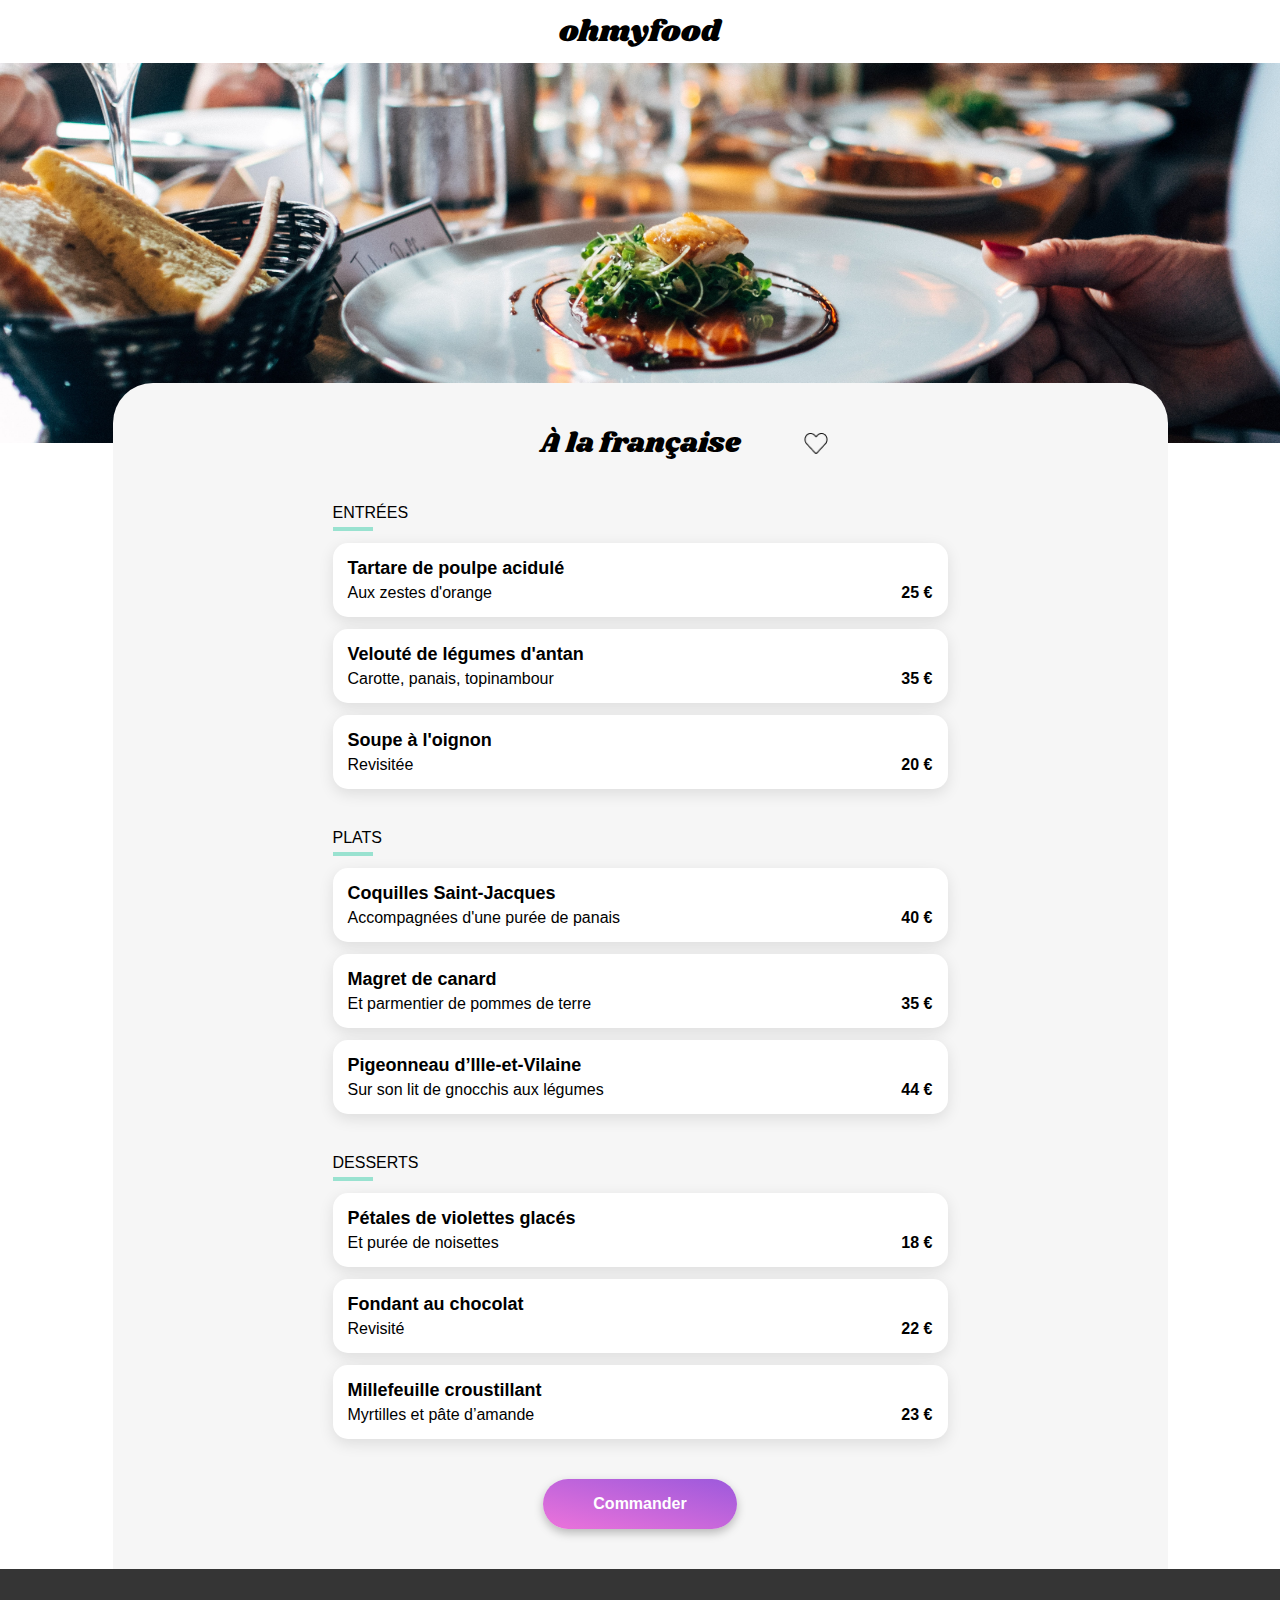
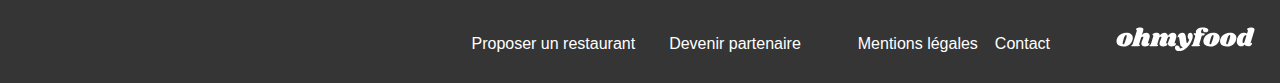
==== pages/a-la-francaise.html @ 4ace4446 "feat: added pages and responsive pages" ====
<!doctype html>
<html lang="fr">
<head>
    <meta charset="UTF-8">
    <meta name="viewport" content="width=device-width, initial-scale=1">
    <title>À la française</title>
    <link rel="stylesheet" href="../css/menu.css">
    <link rel="stylesheet" href="https://cdnjs.cloudflare.com/ajax/libs/font-awesome/6.2.1/css/all.min.css"
          integrity="sha512-MV7K8+y+gLIBoVD59lQIYicR65iaqukzvf/nwasF0nqhPay5w/9lJmVM2hMDcnK1OnMGCdVK+iQrJ7lzPJQd1w=="
          crossorigin="anonymous" referrerpolicy="no-referrer" />
    <link rel="preconnect" href="https://fonts.googleapis.com">
    <link rel="preconnect" href="https://fonts.gstatic.com" crossorigin>
    <link href="https://fonts.googleapis.com/css2?family=Shrikhand&display=swap" rel="stylesheet">
</head>
<body>
<div class="ctn">
    <header>
        <a href="/"><i class="fa-solid fa-arrow-left"></i></a>
        <h1>ohmyfood</h1>
    </header>

    <main>
        <div class="m-hero-ctn">
            <img src="../assets/restaurants/palettedugout.jpg" alt="palette du gout" class="m-hero-img" />
        </div>

        <section class="m-menu">
            <div class="m-menu-title">
                <h2>À la française</h2>
                <img src="/assets/heart.png" alt="unfilled heart" class="unliked2"/>
                <img src="/assets/liked.png" alt="filled heart" class="liked2"/>
            </div>

            <div class="m-menu-list">
                <div class="m-menu-list-title">
                    <h3>ENTRÉES</h3>
                    <div class="m-under-title"></div>
                </div>

                <div class="m-menu-card-list">
                    <article class="m-menu-card">
                        <div class="m-menu-card-info">
                            <h4>Tartare de poulpe acidulé</h4>
                            <p>Aux zestes d'orange</p>
                        </div>
                        <p class="m-menu-card-price">25 €</p>
                    </article>

                    <article class="m-menu-card">
                        <div class="m-menu-card-info">
                            <h4>Velouté de légumes d'antan</h4>
                            <p>Carotte, panais, topinambour</p>
                        </div>
                        <p class="m-menu-card-price">35 €</p>
                    </article>

                    <article class="m-menu-card">
                        <div class="m-menu-card-info">
                            <h4>Soupe à l'oignon</h4>
                            <p>Revisitée</p>
                        </div>
                        <p class="m-menu-card-price">20 €</p>
                    </article>
                </div>
            </div>

            <div class="m-menu-list">
                <div class="m-menu-list-title">
                    <h3>PLATS</h3>
                    <div class="m-under-title"></div>
                </div>

                <div class="m-menu-card-list">
                    <article class="m-menu-card">
                        <div class="m-menu-card-info">
                            <h4>Coquilles Saint-Jacques</h4>
                            <p>Accompagnées d'une purée de panais</p>
                        </div>
                        <p class="m-menu-card-price">40 €</p>
                    </article>

                    <article class="m-menu-card">
                        <div class="m-menu-card-info">
                            <h4>Magret de canard</h4>
                            <p>Et parmentier de pommes de terre</p>
                        </div>
                        <p class="m-menu-card-price">35 €</p>
                    </article>

                    <article class="m-menu-card">
                        <div class="m-menu-card-info">
                            <h4>Pigeonneau d’Ille-et-Vilaine</h4>
                            <p>Sur son lit de gnocchis aux légumes</p>
                        </div>
                        <p class="m-menu-card-price">44 €</p>
                    </article>
                </div>
            </div>

            <div class="m-menu-list">
                <div class="m-menu-list-title">
                    <h3>DESSERTS</h3>
                    <div class="m-under-title"></div>
                </div>

                <div class="m-menu-card-list">
                    <article class="m-menu-card">
                        <div class="m-menu-card-info">
                            <h4>Pétales de violettes glacés</h4>
                            <p>Et purée de noisettes</p>
                        </div>
                        <p class="m-menu-card-price">18 €</p>
                    </article>

                    <article class="m-menu-card">
                        <div class="m-menu-card-info">
                            <h4>Fondant au chocolat</h4>
                            <p>Revisité</p>
                        </div>
                        <p class="m-menu-card-price">22 €</p>
                    </article>

                    <article class="m-menu-card">
                        <div class="m-menu-card-info">
                            <h4>Millefeuille croustillant</h4>
                            <p>Myrtilles et pâte d’amande</p>
                        </div>
                        <p class="m-menu-card-price">23 €</p>
                    </article>
                </div>
            </div>

            <button>Commander</button>
        </section>
    </main>

    <footer>
        <img src="../assets/logo/ohmyfood@2x.svg" alt="ohmyfood logo">

        <ul>
            <li class="f-strong-link"><i class="fa-solid fa-utensils"></i>Proposer un restaurant</li>
            <li class="f-strong-link"><i class="fa-solid fa-handshake-angle"></i>Devenir partenaire</li>
            <li class="f-left-gapped-link">Mentions légales</li>
            <li class="f-right-gapped-link">Contact</li>
        </ul>
    </footer>
</div>
</body>
</html>
---- css/menu.css ----
/* Colors */
/* Font sizes */
html, body, * {
  padding: 0;
  margin: 0;
  box-sizing: border-box;
}

body {
  font-family: "Roboto", sans-serif;
}
body .ctn {
  place-self: center;
  overflow-x: hidden;
}
body .ctn header {
  display: flex;
  justify-content: center;
  align-items: center;
  height: 63px;
  width: 100%;
}
body .ctn header a {
  position: absolute;
  color: #353535;
  left: 36px;
  font-size: 24px;
}
body .ctn header h1 {
  font-family: "Shrikhand", serif;
  font-size: 30px;
  font-weight: 400;
}
body .ctn main {
  width: 100%;
}
body .ctn main .m-hero-ctn {
  width: 100%;
  margin-bottom: -60px;
  z-index: 1;
}
@media screen and (min-width: 1024px) {
  body .ctn main .m-hero-ctn {
    display: flex;
    align-items: center;
    height: 380px;
    overflow: hidden;
  }
}
body .ctn main .m-hero-ctn .m-hero-img {
  width: 100%;
}
body .ctn main .m-menu {
  display: flex;
  flex-direction: column;
  gap: 40px;
  background-color: #f6f6f6;
  padding: 40px 15px;
  z-index: 2;
  border-radius: 40px 40px 0 0;
  position: relative;
  width: 100%;
}
@media screen and (min-width: 1024px) {
  body .ctn main .m-menu {
    place-self: center;
    width: 1055px;
  }
}
body .ctn main .m-menu .m-menu-title {
  display: flex;
  align-items: center;
}
@media screen and (min-width: 1024px) {
  body .ctn main .m-menu .m-menu-title {
    justify-content: center;
    gap: 20px;
    position: relative;
  }
}
body .ctn main .m-menu .m-menu-title h2 {
  font-family: "Shrikhand", serif;
  font-size: 28px;
  font-weight: 400;
}
@media screen and (min-width: 1024px) {
  body .ctn main .m-menu .m-menu-title h2 {
    text-align: center;
  }
}
body .ctn main .m-menu .m-menu-title img {
  width: 24px;
  position: absolute;
  right: 50px;
}
@media screen and (min-width: 1024px) {
  body .ctn main .m-menu .m-menu-title img {
    right: 325px;
  }
}
body .ctn main .m-menu .m-menu-title .liked1, body .ctn main .m-menu .m-menu-title .liked2, body .ctn main .m-menu .m-menu-title .liked3, body .ctn main .m-menu .m-menu-title .liked4 {
  opacity: 0;
  z-index: 2;
  transition: opacity 0.2s ease;
}
body .ctn main .m-menu .m-menu-title .liked1:hover, body .ctn main .m-menu .m-menu-title .liked2:hover, body .ctn main .m-menu .m-menu-title .liked3:hover, body .ctn main .m-menu .m-menu-title .liked4:hover {
  opacity: 1;
  cursor: pointer;
}
body .ctn main .m-menu .m-menu-list {
  display: flex;
  flex-direction: column;
  gap: 12px;
}
@media screen and (min-width: 1024px) {
  body .ctn main .m-menu .m-menu-list {
    width: 60%;
    place-self: center;
  }
}
body .ctn main .m-menu .m-menu-list .m-menu-list-title {
  display: flex;
  flex-direction: column;
  gap: 5px;
}
body .ctn main .m-menu .m-menu-list .m-menu-list-title h3 {
  font-size: 16px;
  font-weight: 300;
}
body .ctn main .m-menu .m-menu-list .m-menu-list-title .m-under-title {
  width: 40px;
  border: 2px solid #99e2d0;
}
body .ctn main .m-menu .m-menu-list .m-menu-card-list {
  display: flex;
  flex-direction: column;
  gap: 12px;
}
body .ctn main .m-menu .m-menu-list .m-menu-card-list .m-menu-card {
  display: flex;
  justify-content: space-between;
  padding: 15px;
  background-color: white;
  box-shadow: 0 4.01px 15.04px 0 rgba(0, 0, 0, 0.1019607843);
  border-radius: 15px;
}
body .ctn main .m-menu .m-menu-list .m-menu-card-list .m-menu-card .m-menu-card-info {
  display: flex;
  flex-direction: column;
  gap: 5px;
}
body .ctn main .m-menu .m-menu-list .m-menu-card-list .m-menu-card .m-menu-card-info h4 {
  font-size: 18px;
  font-weight: bold;
}
body .ctn main .m-menu .m-menu-list .m-menu-card-list .m-menu-card .m-menu-card-price {
  place-self: end;
  font-weight: 700;
}
body .ctn main .m-menu button {
  place-self: center;
  font-size: 16px;
  color: white;
  background: linear-gradient(193.33deg, #9356dc -11.44%, #ff79da 123.93%);
  border: none;
  border-radius: 25px;
  padding: 0 50px;
  margin: 0;
  box-shadow: 0 4px 10px 0 rgba(0, 0, 0, 0.2509803922);
  transition: all 0.2s ease-in-out;
  width: fit-content;
  height: 50px;
  font-weight: bold;
  cursor: pointer;
}
body .ctn main .m-menu button:hover {
  background: linear-gradient(200.64deg, #9356dc -5.2%, #ff79da 110.74%), linear-gradient(0deg, rgba(255, 255, 255, 0.15), rgba(255, 255, 255, 0.15));
  box-shadow: 0 4px 15px 0 rgba(0, 0, 0, 0.3490196078);
}
body .ctn footer {
  background-color: #353535;
  color: white;
  padding: 22px 25px;
}
@media screen and (min-width: 1024px) {
  body .ctn footer {
    display: flex;
    flex-direction: row-reverse;
    align-items: end;
    justify-content: end;
    gap: 16px;
    padding: 30px 25px;
    height: 114px;
  }
}
body .ctn footer img {
  width: 139px;
  height: 27px;
  filter: brightness(0) invert(1);
}
body .ctn footer ul {
  display: flex;
  flex-direction: column;
  gap: 7px;
  list-style: none;
  padding: 0;
  margin: 16px 0 0 0;
}
@media screen and (min-width: 1024px) {
  body .ctn footer ul {
    flex-direction: row;
  }
}
body .ctn footer ul li {
  font-size: 16px;
}
body .ctn footer ul li .fa-solid {
  width: 20px;
}
body .ctn footer ul .f-strong-link {
  display: flex;
  align-items: center;
  gap: 12px;
  font-weight: 500;
}
@media screen and (min-width: 1024px) {
  body .ctn footer ul .f-strong-link {
    gap: 7px;
  }
}
@media screen and (min-width: 1024px) {
  body .ctn footer ul .f-left-gapped-link {
    margin-left: 50px;
    margin-right: 10px;
  }
}
@media screen and (min-width: 1024px) {
  body .ctn footer ul .f-right-gapped-link {
    margin-right: 50px;
  }
}

/*# sourceMappingURL=menu.css.map */
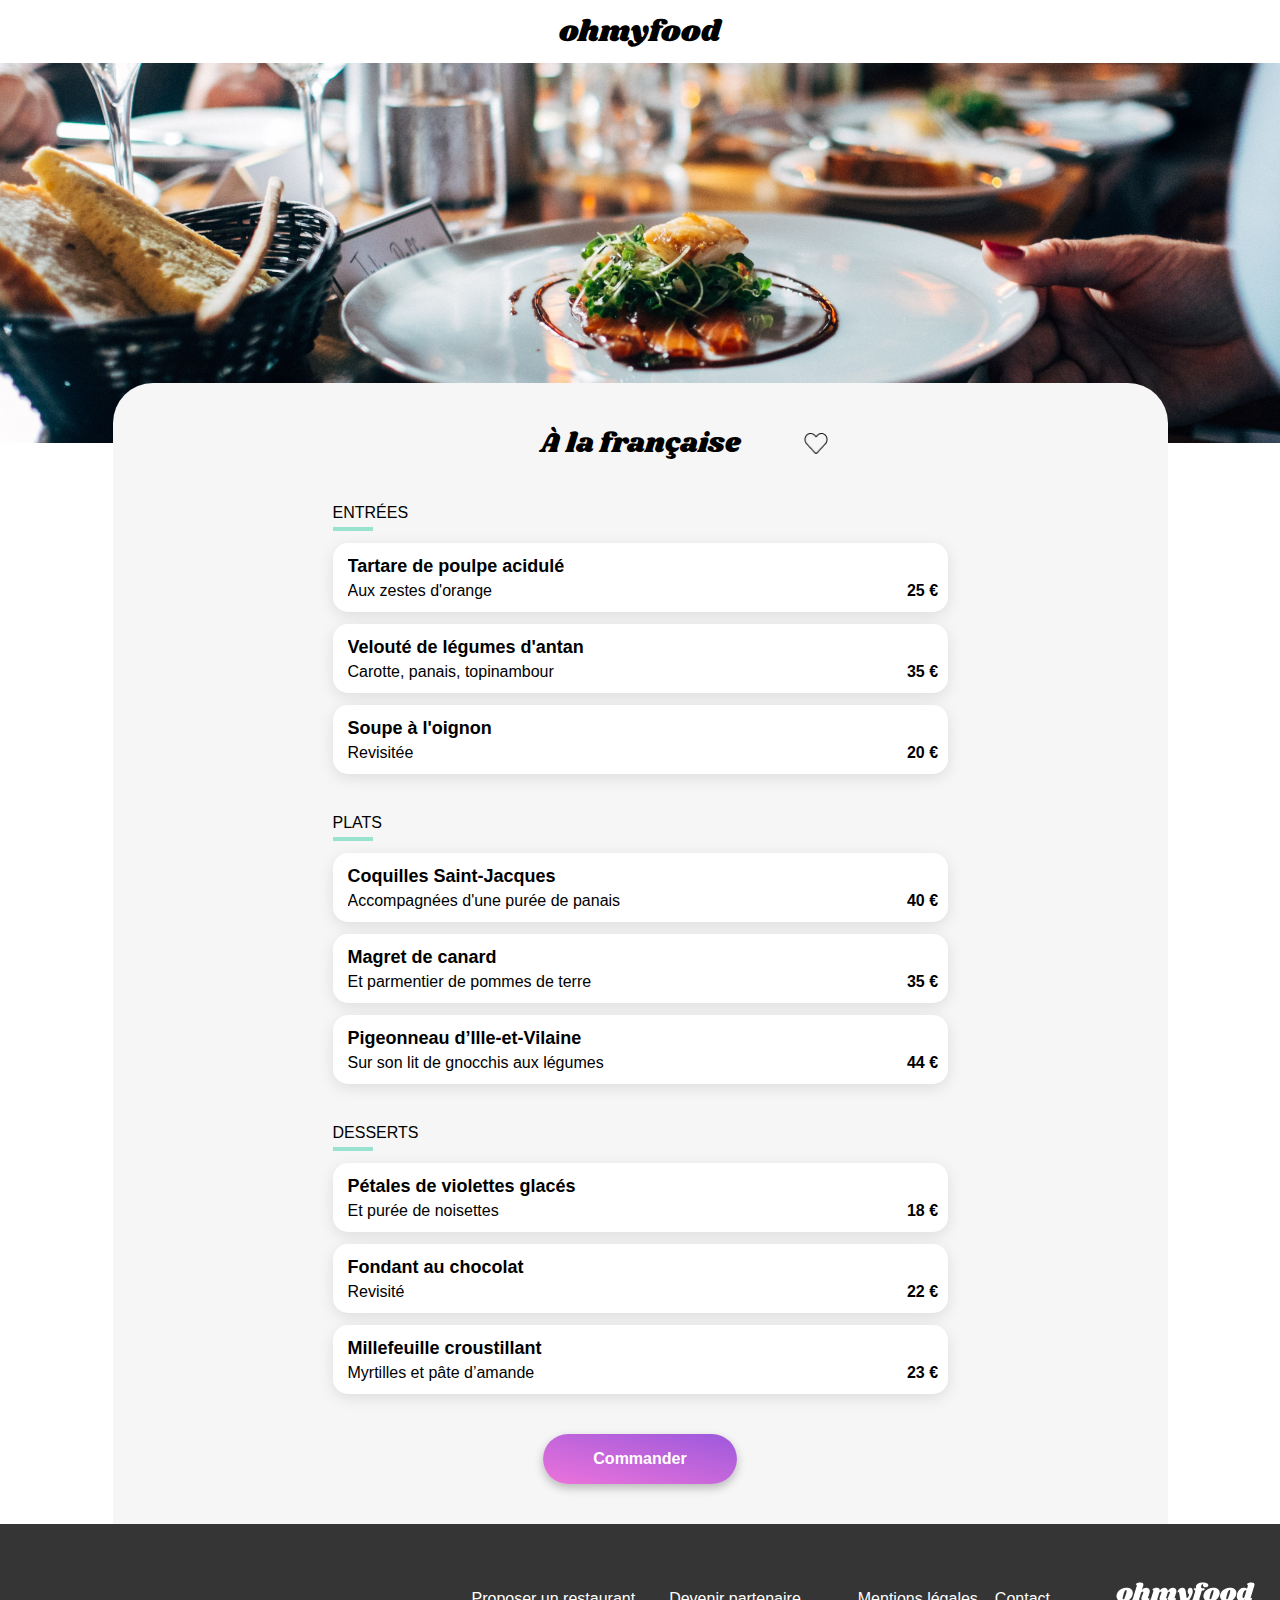
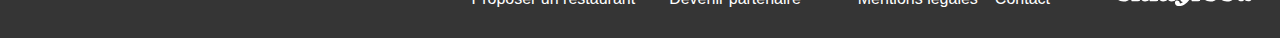
==== commit 9b617ce4: "feat: check transition when hovering on menu" ====
--- a/pages/a-la-francaise.html
+++ b/pages/a-la-francaise.html
@@ -15,7 +15,7 @@
 <body>
 <div class="ctn">
     <header>
-        <a href="/"><i class="fa-solid fa-arrow-left"></i></a>
+        <a href="/ohmyfood"><i class="fa-solid fa-arrow-left"></i></a>
         <h1>ohmyfood</h1>
     </header>
 
@@ -27,8 +27,8 @@
         <section class="m-menu">
             <div class="m-menu-title">
                 <h2>À la française</h2>
-                <img src="/assets/heart.png" alt="unfilled heart" class="unliked2"/>
-                <img src="/assets/liked.png" alt="filled heart" class="liked2"/>
+                <img src="../assets/heart.png" alt="unfilled heart" class="unliked2"/>
+                <img src="../assets/liked.png" alt="filled heart" class="liked2"/>
             </div>
 
             <div class="m-menu-list">
@@ -38,29 +38,44 @@
                 </div>
 
                 <div class="m-menu-card-list">
-                    <article class="m-menu-card">
+                   <div class="m-menu-card-ctn">
+ <article class="m-menu-card">
                         <div class="m-menu-card-info">
                             <h4>Tartare de poulpe acidulé</h4>
                             <p>Aux zestes d'orange</p>
                         </div>
                         <p class="m-menu-card-price">25 €</p>
                     </article>
+<div class="m-menu-card-check">
+                                <i class="fa-solid fa-circle-check"></i>
+                            </div>
+                        </div>
 
-                    <article class="m-menu-card">
+                   <div class="m-menu-card-ctn">
+ <article class="m-menu-card">
                         <div class="m-menu-card-info">
                             <h4>Velouté de légumes d'antan</h4>
                             <p>Carotte, panais, topinambour</p>
                         </div>
                         <p class="m-menu-card-price">35 €</p>
                     </article>
+<div class="m-menu-card-check">
+                                <i class="fa-solid fa-circle-check"></i>
+                            </div>
+                        </div>
 
-                    <article class="m-menu-card">
+                   <div class="m-menu-card-ctn">
+ <article class="m-menu-card">
                         <div class="m-menu-card-info">
                             <h4>Soupe à l'oignon</h4>
                             <p>Revisitée</p>
                         </div>
                         <p class="m-menu-card-price">20 €</p>
                     </article>
+<div class="m-menu-card-check">
+                                <i class="fa-solid fa-circle-check"></i>
+                            </div>
+                        </div>
                 </div>
             </div>
 
@@ -71,29 +86,44 @@
                 </div>
 
                 <div class="m-menu-card-list">
-                    <article class="m-menu-card">
+                   <div class="m-menu-card-ctn">
+ <article class="m-menu-card">
                         <div class="m-menu-card-info">
                             <h4>Coquilles Saint-Jacques</h4>
                             <p>Accompagnées d'une purée de panais</p>
                         </div>
                         <p class="m-menu-card-price">40 €</p>
                     </article>
+<div class="m-menu-card-check">
+                                <i class="fa-solid fa-circle-check"></i>
+                            </div>
+                        </div>
 
-                    <article class="m-menu-card">
+                   <div class="m-menu-card-ctn">
+ <article class="m-menu-card">
                         <div class="m-menu-card-info">
                             <h4>Magret de canard</h4>
                             <p>Et parmentier de pommes de terre</p>
                         </div>
                         <p class="m-menu-card-price">35 €</p>
                     </article>
+<div class="m-menu-card-check">
+                                <i class="fa-solid fa-circle-check"></i>
+                            </div>
+                        </div>
 
-                    <article class="m-menu-card">
+                   <div class="m-menu-card-ctn">
+ <article class="m-menu-card">
                         <div class="m-menu-card-info">
                             <h4>Pigeonneau d’Ille-et-Vilaine</h4>
                             <p>Sur son lit de gnocchis aux légumes</p>
                         </div>
                         <p class="m-menu-card-price">44 €</p>
                     </article>
+<div class="m-menu-card-check">
+                                <i class="fa-solid fa-circle-check"></i>
+                            </div>
+                        </div>
                 </div>
             </div>
 
@@ -104,29 +134,44 @@
                 </div>
 
                 <div class="m-menu-card-list">
-                    <article class="m-menu-card">
+                   <div class="m-menu-card-ctn">
+ <article class="m-menu-card">
                         <div class="m-menu-card-info">
                             <h4>Pétales de violettes glacés</h4>
                             <p>Et purée de noisettes</p>
                         </div>
                         <p class="m-menu-card-price">18 €</p>
                     </article>
+<div class="m-menu-card-check">
+                                <i class="fa-solid fa-circle-check"></i>
+                            </div>
+                        </div>
 
-                    <article class="m-menu-card">
+                   <div class="m-menu-card-ctn">
+ <article class="m-menu-card">
                         <div class="m-menu-card-info">
                             <h4>Fondant au chocolat</h4>
                             <p>Revisité</p>
                         </div>
                         <p class="m-menu-card-price">22 €</p>
                     </article>
+<div class="m-menu-card-check">
+                                <i class="fa-solid fa-circle-check"></i>
+                            </div>
+                        </div>
 
-                    <article class="m-menu-card">
+                   <div class="m-menu-card-ctn">
+ <article class="m-menu-card">
                         <div class="m-menu-card-info">
                             <h4>Millefeuille croustillant</h4>
                             <p>Myrtilles et pâte d’amande</p>
                         </div>
                         <p class="m-menu-card-price">23 €</p>
                     </article>
+<div class="m-menu-card-check">
+                                <i class="fa-solid fa-circle-check"></i>
+                            </div>
+                        </div>
                 </div>
             </div>
 
--- a/css/menu.css
+++ b/css/menu.css
@@ -136,26 +136,58 @@
   flex-direction: column;
   gap: 12px;
 }
-body .ctn main .m-menu .m-menu-list .m-menu-card-list .m-menu-card {
+body .ctn main .m-menu .m-menu-list .m-menu-card-list .m-menu-card-ctn {
   display: flex;
   justify-content: space-between;
-  padding: 15px;
+  align-items: center;
+  border-radius: 15px;
   background-color: white;
   box-shadow: 0 4.01px 15.04px 0 rgba(0, 0, 0, 0.1019607843);
-  border-radius: 15px;
-}
-body .ctn main .m-menu .m-menu-list .m-menu-card-list .m-menu-card .m-menu-card-info {
+  height: 69px;
+  overflow: hidden;
+}
+body .ctn main .m-menu .m-menu-list .m-menu-card-list .m-menu-card-ctn:hover .m-menu-card-check, body .ctn main .m-menu .m-menu-list .m-menu-card-list .m-menu-card-ctn:hover .m-menu-card .m-menu-card-price {
+  transform: translateX(0);
+}
+body .ctn main .m-menu .m-menu-list .m-menu-card-list .m-menu-card-ctn .m-menu-card {
+  display: flex;
+  justify-content: space-between;
+  width: 100%;
+  padding: 15px;
+}
+body .ctn main .m-menu .m-menu-list .m-menu-card-list .m-menu-card-ctn .m-menu-card .m-menu-card-info {
   display: flex;
   flex-direction: column;
   gap: 5px;
 }
-body .ctn main .m-menu .m-menu-list .m-menu-card-list .m-menu-card .m-menu-card-info h4 {
+body .ctn main .m-menu .m-menu-list .m-menu-card-list .m-menu-card-ctn .m-menu-card .m-menu-card-info h4 {
   font-size: 18px;
   font-weight: bold;
 }
-body .ctn main .m-menu .m-menu-list .m-menu-card-list .m-menu-card .m-menu-card-price {
+body .ctn main .m-menu .m-menu-list .m-menu-card-list .m-menu-card-ctn .m-menu-card .m-menu-card-info h4, body .ctn main .m-menu .m-menu-list .m-menu-card-list .m-menu-card-ctn .m-menu-card .m-menu-card-info p {
+  overflow: hidden;
+  text-overflow: ellipsis;
+  white-space: nowrap;
+}
+body .ctn main .m-menu .m-menu-list .m-menu-card-list .m-menu-card-ctn .m-menu-card .m-menu-card-price {
   place-self: end;
   font-weight: 700;
+  transform: translateX(60px);
+  transition: all 0.2s ease-in-out;
+}
+body .ctn main .m-menu .m-menu-list .m-menu-card-list .m-menu-card-ctn .m-menu-card-check {
+  display: flex;
+  align-items: center;
+  justify-content: center;
+  background-color: #99e2d0;
+  width: 60px;
+  height: 100%;
+  transform: translateX(60px);
+  transition: all 0.2s ease-in-out;
+}
+body .ctn main .m-menu .m-menu-list .m-menu-card-list .m-menu-card-ctn .m-menu-card-check .fa-circle-check {
+  color: white;
+  font-size: 20px;
 }
 body .ctn main .m-menu button {
   place-self: center;
